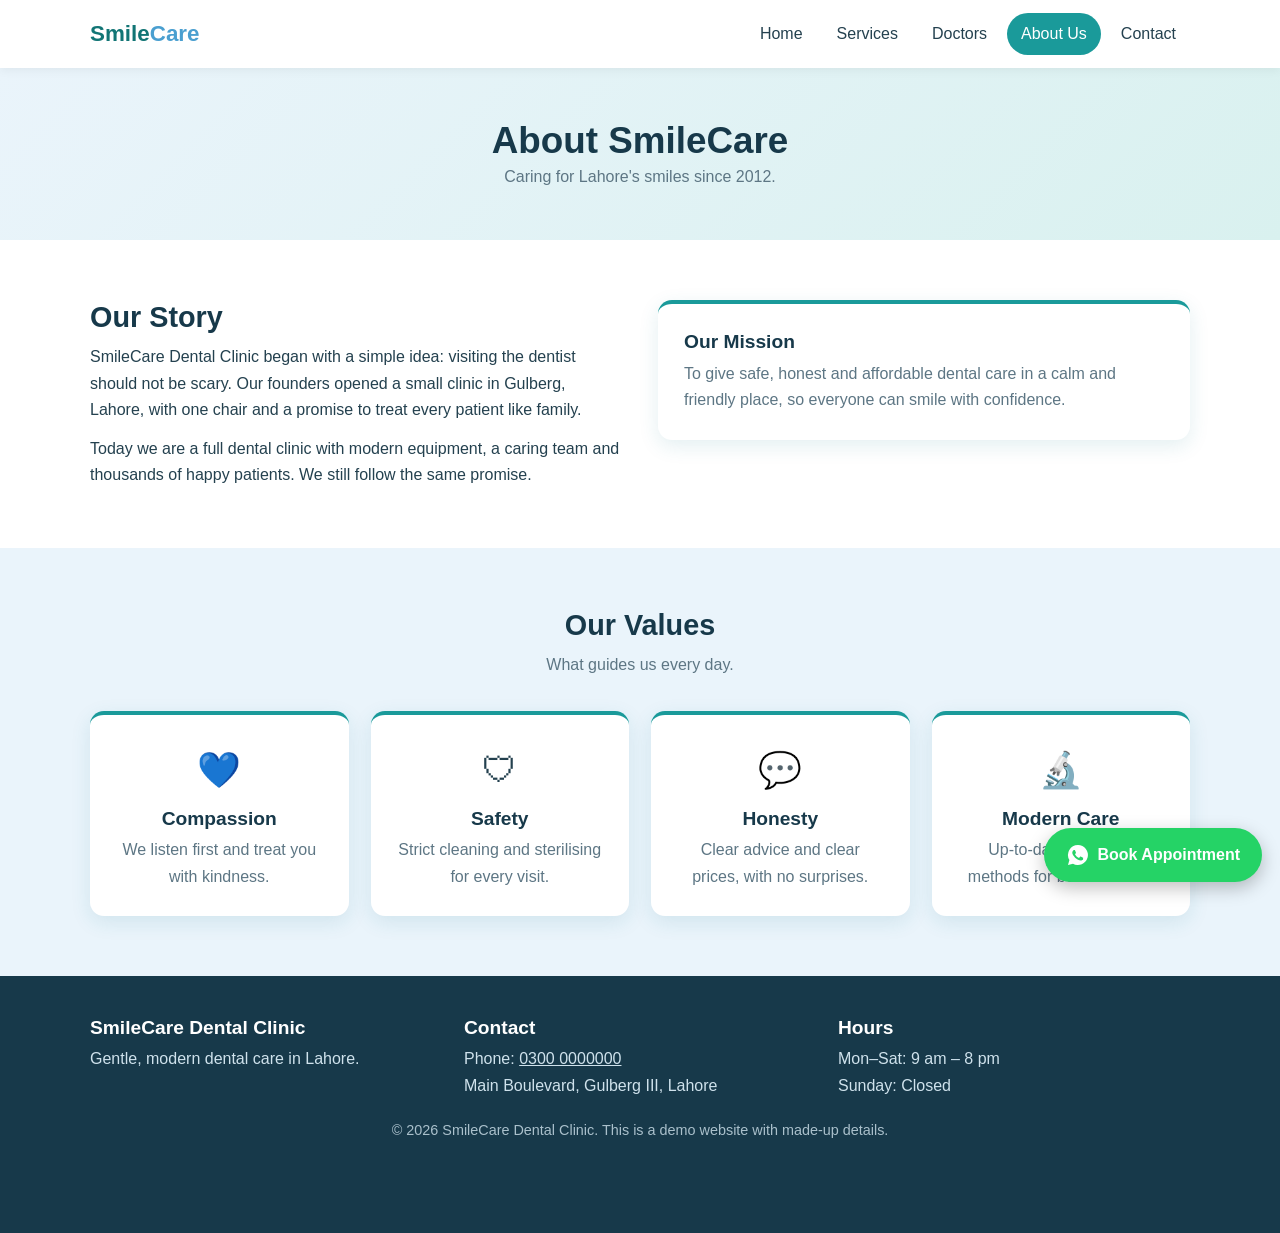
==== about.html @ 0bd2231a "First version of SmileCare website Co-Authored-By: Claude Sonnet 5.5 <noreply@anthropic.com>" ====
<!DOCTYPE html>
<html lang="en">
<head>
  <meta charset="UTF-8">
  <meta name="viewport" content="width=device-width, initial-scale=1">
  <title>About Us | SmileCare Dental Clinic</title>
  <meta name="description" content="Learn about SmileCare Dental Clinic in Lahore, our story and our values.">
  <link rel="stylesheet" href="style.css">
</head>
<body>

<header>
  <div class="container nav">
    <a href="index.html" class="logo">Smile<span>Care</span></a>
    <button class="menu-toggle" id="menu-toggle" aria-label="Open menu" aria-expanded="false">&#9776;</button>
    <ul class="menu" id="menu">
      <li><a href="index.html">Home</a></li>
      <li><a href="services.html">Services</a></li>
      <li><a href="doctors.html">Doctors</a></li>
      <li><a href="about.html" class="active">About Us</a></li>
      <li><a href="contact.html">Contact</a></li>
    </ul>
  </div>
</header>

<main>
  <div class="page-title">
    <div class="container">
      <h1>About SmileCare</h1>
      <p>Caring for Lahore's smiles since 2012.</p>
    </div>
  </div>

  <section>
    <div class="container two-col">
      <div>
        <h2>Our Story</h2>
        <p>SmileCare Dental Clinic began with a simple idea: visiting the dentist should not be scary. Our founders opened a small clinic in Gulberg, Lahore, with one chair and a promise to treat every patient like family.</p>
        <p style="margin-top:12px">Today we are a full dental clinic with modern equipment, a caring team and thousands of happy patients. We still follow the same promise.</p>
      </div>
      <div class="card">
        <h3>Our Mission</h3>
        <p>To give safe, honest and affordable dental care in a calm and friendly place, so everyone can smile with confidence.</p>
      </div>
    </div>
  </section>

  <section class="bg-soft">
    <div class="container center">
      <h2>Our Values</h2>
      <p class="lead">What guides us every day.</p>
      <div class="grid">
        <div class="card"><div class="icon">&#128153;</div><h3>Compassion</h3><p>We listen first and treat you with kindness.</p></div>
        <div class="card"><div class="icon">&#128737;</div><h3>Safety</h3><p>Strict cleaning and sterilising for every visit.</p></div>
        <div class="card"><div class="icon">&#128172;</div><h3>Honesty</h3><p>Clear advice and clear prices, with no surprises.</p></div>
        <div class="card"><div class="icon">&#128300;</div><h3>Modern Care</h3><p>Up-to-date tools and methods for better results.</p></div>
      </div>
    </div>
  </section>
</main>

<footer>
  <div class="container">
    <div class="grid">
      <div><h3>SmileCare Dental Clinic</h3><p>Gentle, modern dental care in Lahore.</p></div>
      <div><h3>Contact</h3><p>Phone: <a href="tel:03000000000">0300 0000000</a><br>Main Boulevard, Gulberg III, Lahore</p></div>
      <div><h3>Hours</h3><p>Mon&ndash;Sat: 9 am &ndash; 8 pm<br>Sunday: Closed</p></div>
    </div>
    <p class="copyright">&copy; <span id="year">2026</span> SmileCare Dental Clinic. This is a demo website with made-up details.</p>
  </div>
</footer>

<a class="whatsapp-float" href="https://wa.me/923000000000?text=Hello%20SmileCare%2C%20I%20would%20like%20to%20book%20an%20appointment." target="_blank" rel="noopener">
  <svg viewBox="0 0 24 24" aria-hidden="true"><path d="M12 2a10 10 0 0 0-8.6 15.1L2 22l5-1.3A10 10 0 1 0 12 2zm5.2 14.2c-.2.6-1.3 1.2-1.8 1.2-.5.1-1 .2-3.3-.7-2.8-1.2-4.6-4-4.7-4.2-.1-.2-1.1-1.5-1.1-2.8s.7-2 1-2.3c.2-.3.5-.3.7-.3h.5c.2 0 .4 0 .6.5l.8 2c.1.2.1.3 0 .5l-.3.5-.4.4c-.1.2-.3.3-.1.6.2.3.7 1.2 1.5 1.9 1 .9 1.9 1.2 2.1 1.3.3.1.4.1.6-.1l.8-1c.2-.3.4-.2.6-.1l1.9.9c.3.1.5.2.5.3.1.1.1.6-.1 1.2z"/></svg>
  Book Appointment
</a>

<script src="script.js"></script>
</body>
</html>
---- style.css ----
/* ---------- Colors and basic settings ---------- */
:root {
  --white: #ffffff;
  --soft-blue: #eaf4fb;
  --blue: #bfdff2;
  --teal: #1a9a9a;
  --teal-dark: #127575;
  --text: #24414f;
  --muted: #5d7684;
  --whatsapp: #25d366;
  --radius: 14px;
  --shadow: 0 6px 20px rgba(26, 120, 140, 0.12);
}

* { box-sizing: border-box; margin: 0; padding: 0; }

html { scroll-behavior: smooth; }

body {
  font-family: "Segoe UI", Arial, sans-serif;
  color: var(--text);
  background: var(--white);
  line-height: 1.65;
}

img, iframe { max-width: 100%; }
a { color: var(--teal-dark); }
h1, h2, h3 { line-height: 1.25; color: #17394a; }
h1 { font-size: 2.3rem; }
h2 { font-size: 1.8rem; margin-bottom: 0.5rem; }
h3 { font-size: 1.2rem; margin-bottom: 0.4rem; }

.container { width: min(1100px, 92%); margin: 0 auto; }
section { padding: 60px 0; }
.bg-soft { background: var(--soft-blue); }
.center { text-align: center; }
.lead { color: var(--muted); max-width: 640px; margin: 0 auto 32px; }

/* ---------- Top menu ---------- */
header {
  background: var(--white);
  position: sticky;
  top: 0;
  z-index: 50;
  box-shadow: 0 2px 10px rgba(0, 0, 0, 0.06);
}
.nav {
  display: flex;
  align-items: center;
  justify-content: space-between;
  min-height: 68px;
}
.logo {
  font-size: 1.4rem;
  font-weight: 700;
  color: var(--teal-dark);
  text-decoration: none;
}
.logo span { color: #4a9fd0; }

.menu { display: flex; list-style: none; gap: 6px; }
.menu a {
  display: block;
  padding: 8px 14px;
  border-radius: 999px;
  text-decoration: none;
  color: var(--text);
  font-weight: 500;
}
.menu a:hover { background: var(--soft-blue); }
.menu a.active { background: var(--teal); color: var(--white); }

.menu-toggle {
  display: none;
  background: none;
  border: 2px solid var(--teal);
  color: var(--teal-dark);
  font-size: 1.5rem;
  line-height: 1;
  padding: 4px 12px;
  border-radius: 8px;
  cursor: pointer;
}

/* ---------- Buttons ---------- */
.btn {
  display: inline-block;
  background: var(--teal);
  color: var(--white);
  padding: 12px 26px;
  border-radius: 999px;
  text-decoration: none;
  font-weight: 600;
  border: none;
  cursor: pointer;
  transition: background 0.2s, transform 0.2s;
}
.btn:hover { background: var(--teal-dark); transform: translateY(-2px); }
.btn-light { background: var(--white); color: var(--teal-dark); }
.btn-light:hover { background: var(--soft-blue); }

/* ---------- Hero banner ---------- */
.hero {
  background: linear-gradient(135deg, var(--soft-blue), #d9f1ef);
  padding: 80px 0;
}
.hero .container {
  display: grid;
  grid-template-columns: 1.2fr 1fr;
  gap: 40px;
  align-items: center;
}
.hero p { margin: 14px 0 24px; color: var(--muted); font-size: 1.1rem; }
.hero-art {
  background: var(--white);
  border-radius: 24px;
  box-shadow: var(--shadow);
  min-height: 260px;
  display: flex;
  align-items: center;
  justify-content: center;
  font-size: 6rem;
}
.page-title {
  background: linear-gradient(135deg, var(--soft-blue), #d9f1ef);
  padding: 50px 0;
  text-align: center;
}
.page-title p { color: var(--muted); }

/* ---------- Cards ---------- */
.grid {
  display: grid;
  grid-template-columns: repeat(auto-fit, minmax(240px, 1fr));
  gap: 22px;
}
.card {
  background: var(--white);
  border-radius: var(--radius);
  padding: 26px;
  box-shadow: var(--shadow);
  border-top: 4px solid var(--teal);
  transition: transform 0.2s;
}
.card:hover { transform: translateY(-5px); }
.card .icon { font-size: 2.2rem; margin-bottom: 8px; }
.card p { color: var(--muted); }

/* ---------- Doctors ---------- */
.doctor { text-align: center; }
.avatar {
  width: 120px;
  height: 120px;
  border-radius: 50%;
  margin: 0 auto 14px;
  display: flex;
  align-items: center;
  justify-content: center;
  font-size: 2.2rem;
  font-weight: 700;
  color: var(--white);
  background: linear-gradient(135deg, var(--teal), #4a9fd0);
}
.role { color: var(--teal-dark); font-weight: 600; margin-bottom: 8px; }

/* ---------- Two-column blocks ---------- */
.two-col {
  display: grid;
  grid-template-columns: 1fr 1fr;
  gap: 36px;
  align-items: start;
}

/* ---------- Opening hours ---------- */
.hours { width: 100%; border-collapse: collapse; }
.hours td { padding: 10px 6px; border-bottom: 1px solid var(--blue); }
.hours td:last-child { text-align: right; font-weight: 600; }
.map iframe { width: 100%; height: 340px; border: 0; border-radius: var(--radius); }
.info-list { list-style: none; }
.info-list li { margin-bottom: 10px; }

/* ---------- FAQ ---------- */
.faq { max-width: 760px; margin: 0 auto; }
.faq-item {
  background: var(--white);
  border-radius: var(--radius);
  box-shadow: var(--shadow);
  margin-bottom: 12px;
  overflow: hidden;
}
.faq-question {
  width: 100%;
  text-align: left;
  background: none;
  border: none;
  padding: 18px 20px;
  font-size: 1.05rem;
  font-weight: 600;
  color: var(--text);
  cursor: pointer;
  display: flex;
  justify-content: space-between;
  gap: 12px;
  font-family: inherit;
}
.faq-question::after { content: "+"; color: var(--teal); font-size: 1.5rem; line-height: 1; }
.faq-question[aria-expanded="true"]::after { content: "\2212"; }
.faq-answer {
  max-height: 0;
  overflow: hidden;
  padding: 0 20px;
  color: var(--muted);
  transition: max-height 0.3s ease, padding 0.3s ease;
}
.faq-item.open .faq-answer { padding-bottom: 18px; }

/* ---------- Call-to-action strip ---------- */
.cta { background: var(--teal); color: var(--white); text-align: center; }
.cta h2 { color: var(--white); }
.cta p { margin-bottom: 20px; }

/* ---------- Footer ---------- */
footer { background: #17394a; color: #cfe2ec; padding: 40px 0 90px; }
footer a { color: #cfe2ec; }
footer .grid { margin-bottom: 20px; }
footer h3 { color: var(--white); }
.copyright { text-align: center; font-size: 0.9rem; opacity: 0.8; }

/* ---------- Floating WhatsApp button ---------- */
.whatsapp-float {
  position: fixed;
  right: 18px;
  bottom: 18px;
  z-index: 100;
  background: var(--whatsapp);
  color: var(--white);
  text-decoration: none;
  font-weight: 700;
  padding: 14px 22px;
  border-radius: 999px;
  box-shadow: 0 6px 18px rgba(0, 0, 0, 0.25);
  display: flex;
  align-items: center;
  gap: 8px;
  transition: transform 0.2s;
}
.whatsapp-float:hover { transform: scale(1.06); }
.whatsapp-float svg { width: 24px; height: 24px; fill: currentColor; }

/* ---------- Phones and small screens ---------- */
@media (max-width: 800px) {
  h1 { font-size: 1.8rem; }
  h2 { font-size: 1.5rem; }
  section { padding: 44px 0; }
  .hero { padding: 50px 0; }
  .hero .container, .two-col { grid-template-columns: 1fr; }
  .hero-art { min-height: 160px; font-size: 4rem; }

  .menu-toggle { display: block; }
  .menu {
    display: none;
    position: absolute;
    top: 100%;
    left: 0;
    right: 0;
    flex-direction: column;
    background: var(--white);
    padding: 10px 4%;
    box-shadow: 0 8px 14px rgba(0, 0, 0, 0.1);
  }
  .menu.open { display: flex; }
}
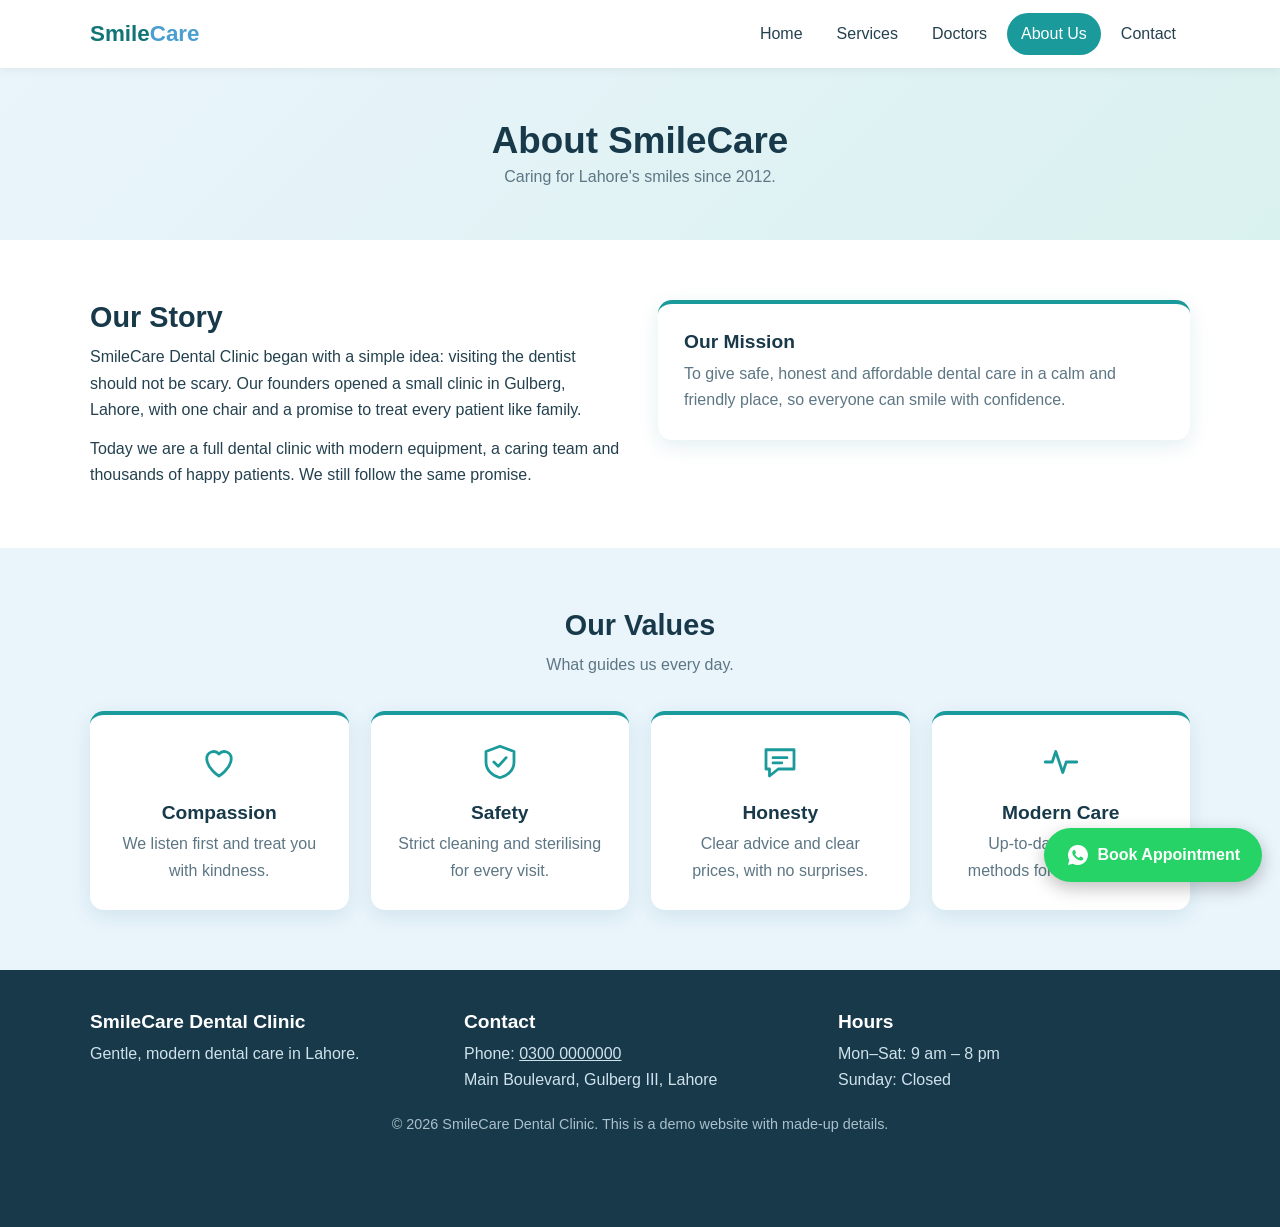
==== commit b7fcafff: "Replace emojis with icons and fix WhatsApp button on phones Co-Authored-By: Claude Sonnet 5.5 <norep" ====
--- a/about.html
+++ b/about.html
@@ -50,10 +50,10 @@
       <h2>Our Values</h2>
       <p class="lead">What guides us every day.</p>
       <div class="grid">
-        <div class="card"><div class="icon">&#128153;</div><h3>Compassion</h3><p>We listen first and treat you with kindness.</p></div>
-        <div class="card"><div class="icon">&#128737;</div><h3>Safety</h3><p>Strict cleaning and sterilising for every visit.</p></div>
-        <div class="card"><div class="icon">&#128172;</div><h3>Honesty</h3><p>Clear advice and clear prices, with no surprises.</p></div>
-        <div class="card"><div class="icon">&#128300;</div><h3>Modern Care</h3><p>Up-to-date tools and methods for better results.</p></div>
+        <div class="card"><div class="icon"><svg viewBox="0 0 24 24" aria-hidden="true"><path d="M12 20s-7-4.4-7-10a4 4 0 0 1 7-2.6A4 4 0 0 1 19 10c0 5.6-7 10-7 10z"/></svg></div><h3>Compassion</h3><p>We listen first and treat you with kindness.</p></div>
+        <div class="card"><div class="icon"><svg viewBox="0 0 24 24" aria-hidden="true"><path d="M12 3l8 3v6c0 4.5-3.5 8-8 9-4.5-1-8-4.5-8-9V6z"/><path d="M8.5 12l2.5 2.5 4.5-5"/></svg></div><h3>Safety</h3><p>Strict cleaning and sterilising for every visit.</p></div>
+        <div class="card"><div class="icon"><svg viewBox="0 0 24 24" aria-hidden="true"><path d="M4 5h16v11h-9l-5 4v-4H4z"/><path d="M8 9.5h8M8 12.5h5"/></svg></div><h3>Honesty</h3><p>Clear advice and clear prices, with no surprises.</p></div>
+        <div class="card"><div class="icon"><svg viewBox="0 0 24 24" aria-hidden="true"><path d="M3 12h4l2-6 4 12 2-6h6"/></svg></div><h3>Modern Care</h3><p>Up-to-date tools and methods for better results.</p></div>
       </div>
     </div>
   </section>
@@ -70,9 +70,9 @@
   </div>
 </footer>
 
-<a class="whatsapp-float" href="https://wa.me/923000000000?text=Hello%20SmileCare%2C%20I%20would%20like%20to%20book%20an%20appointment." target="_blank" rel="noopener">
+<a class="whatsapp-float" href="https://wa.me/923000000000?text=Hello%20SmileCare%2C%20I%20would%20like%20to%20book%20an%20appointment." target="_blank" rel="noopener" aria-label="Book Appointment on WhatsApp">
   <svg viewBox="0 0 24 24" aria-hidden="true"><path d="M12 2a10 10 0 0 0-8.6 15.1L2 22l5-1.3A10 10 0 1 0 12 2zm5.2 14.2c-.2.6-1.3 1.2-1.8 1.2-.5.1-1 .2-3.3-.7-2.8-1.2-4.6-4-4.7-4.2-.1-.2-1.1-1.5-1.1-2.8s.7-2 1-2.3c.2-.3.5-.3.7-.3h.5c.2 0 .4 0 .6.5l.8 2c.1.2.1.3 0 .5l-.3.5-.4.4c-.1.2-.3.3-.1.6.2.3.7 1.2 1.5 1.9 1 .9 1.9 1.2 2.1 1.3.3.1.4.1.6-.1l.8-1c.2-.3.4-.2.6-.1l1.9.9c.3.1.5.2.5.3.1.1.1.6-.1 1.2z"/></svg>
-  Book Appointment
+  <span>Book Appointment</span>
 </a>
 
 <script src="script.js"></script>
--- a/style.css
+++ b/style.css
@@ -112,15 +112,11 @@
 }
 .hero p { margin: 14px 0 24px; color: var(--muted); font-size: 1.1rem; }
 .hero-art {
-  background: var(--white);
-  border-radius: 24px;
-  box-shadow: var(--shadow);
-  min-height: 260px;
   display: flex;
   align-items: center;
   justify-content: center;
-  font-size: 6rem;
-}
+}
+.hero-art svg { width: min(340px, 100%); height: auto; }
 .page-title {
   background: linear-gradient(135deg, var(--soft-blue), #d9f1ef);
   padding: 50px 0;
@@ -143,7 +139,16 @@
   transition: transform 0.2s;
 }
 .card:hover { transform: translateY(-5px); }
-.card .icon { font-size: 2.2rem; margin-bottom: 8px; }
+.card .icon { margin-bottom: 10px; }
+.card .icon svg {
+  width: 42px;
+  height: 42px;
+  fill: none;
+  stroke: var(--teal);
+  stroke-width: 1.6;
+  stroke-linecap: round;
+  stroke-linejoin: round;
+}
 .card p { color: var(--muted); }
 
 /* ---------- Doctors ---------- */
@@ -254,7 +259,7 @@
   section { padding: 44px 0; }
   .hero { padding: 50px 0; }
   .hero .container, .two-col { grid-template-columns: 1fr; }
-  .hero-art { min-height: 160px; font-size: 4rem; }
+  .hero-art svg { width: min(220px, 70%); }
 
   .menu-toggle { display: block; }
   .menu {
@@ -270,3 +275,17 @@
   }
   .menu.open { display: flex; }
 }
+
+/* ---------- Phones only: WhatsApp button becomes a small round icon ---------- */
+@media (max-width: 600px) {
+  .whatsapp-float {
+    width: 54px;
+    height: 54px;
+    padding: 0;
+    justify-content: center;
+    right: 14px;
+    bottom: 14px;
+  }
+  .whatsapp-float span { display: none; }
+  .whatsapp-float svg { width: 28px; height: 28px; }
+}
